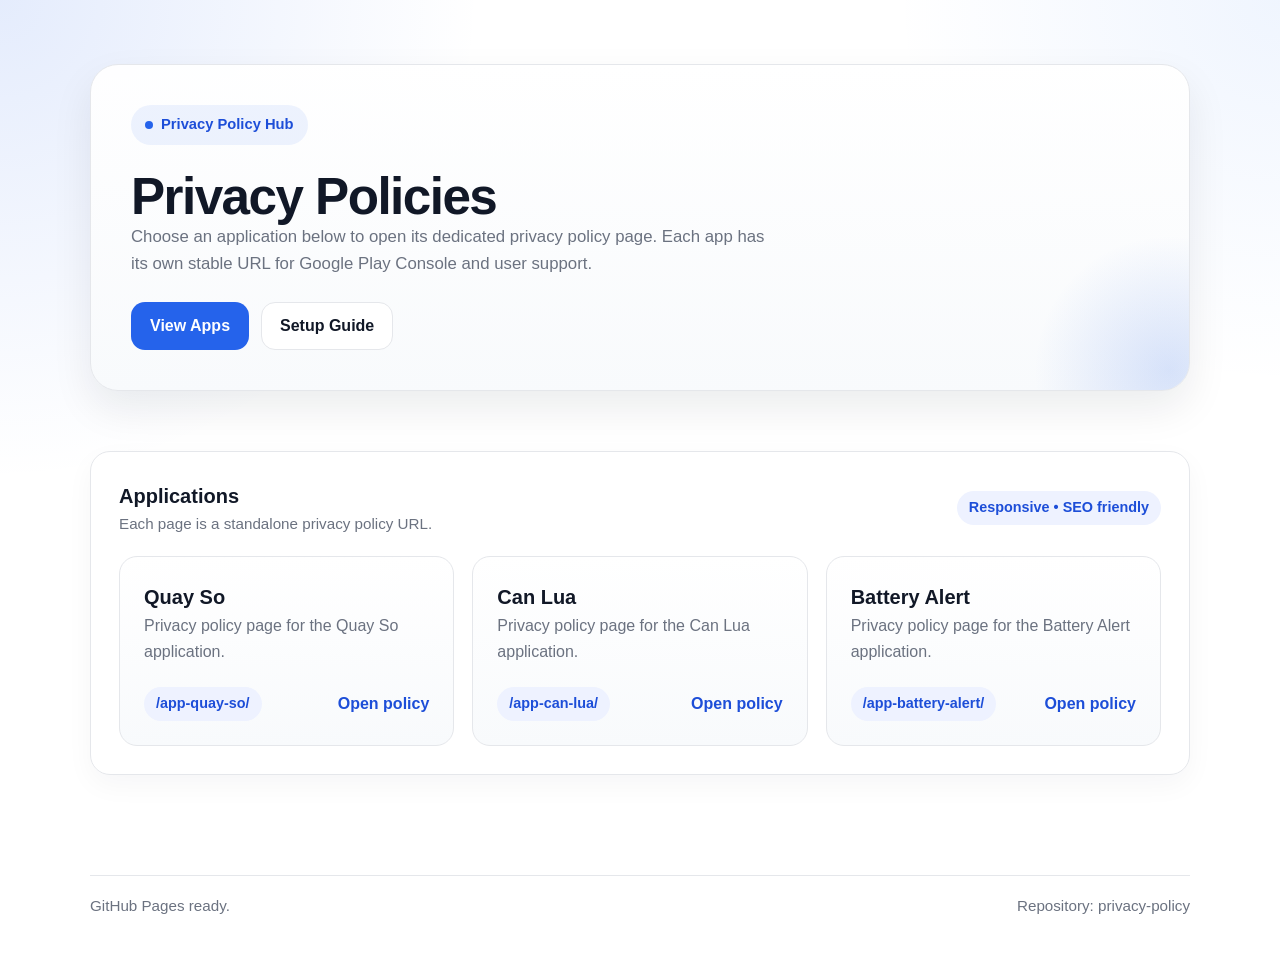
==== index.html @ 15e50e4f "Add Privacy Policy website structure and individual app pages" ====
<!DOCTYPE html>
<html lang="en">
<head>
  <meta charset="UTF-8">
  <meta name="viewport" content="width=device-width, initial-scale=1.0">
  <meta name="description" content="Privacy policy hub for multiple mobile applications hosted on GitHub Pages.">
  <meta name="robots" content="index, follow">
  <title>Privacy Policies</title>
  <link rel="stylesheet" href="assets/css/style.css">
</head>
<body>
  <header class="site-header">
    <div class="container">
      <section class="hero" aria-labelledby="home-title">
        <span class="badge"><span class="badge-dot"></span> Privacy Policy Hub</span>
        <div>
          <h1 id="home-title">Privacy Policies</h1>
          <p>Choose an application below to open its dedicated privacy policy page. Each app has its own stable URL for Google Play Console and user support.</p>
        </div>
        <div class="hero-actions">
          <a class="button button-primary" href="#apps">View Apps</a>
          <a class="button button-secondary" href="README.md">Setup Guide</a>
        </div>
      </section>
    </div>
  </header>

  <main class="main">
    <div class="container">
      <section id="apps" class="section section-card" aria-labelledby="apps-title">
        <div class="section-header">
          <div>
            <h2 id="apps-title" class="section-title">Applications</h2>
            <p class="section-note">Each page is a standalone privacy policy URL.</p>
          </div>
          <span class="pill">Responsive • SEO friendly</span>
        </div>

        <div class="app-grid">
          <article class="app-card">
            <div>
              <h2>Quay So</h2>
              <p>Privacy policy page for the Quay So application.</p>
            </div>
            <div class="app-card-footer">
              <span class="pill">/app-quay-so/</span>
              <a class="app-link" href="app-quay-so/">Open policy</a>
            </div>
          </article>

          <article class="app-card">
            <div>
              <h2>Can Lua</h2>
              <p>Privacy policy page for the Can Lua application.</p>
            </div>
            <div class="app-card-footer">
              <span class="pill">/app-can-lua/</span>
              <a class="app-link" href="app-can-lua/">Open policy</a>
            </div>
          </article>

          <article class="app-card">
            <div>
              <h2>Battery Alert</h2>
              <p>Privacy policy page for the Battery Alert application.</p>
            </div>
            <div class="app-card-footer">
              <span class="pill">/app-battery-alert/</span>
              <a class="app-link" href="app-battery-alert/">Open policy</a>
            </div>
          </article>
        </div>
      </section>
    </div>
  </main>

  <footer class="footer">
    <div class="container">
      <div class="footer-inner">
        <span>GitHub Pages ready.</span>
        <span>Repository: privacy-policy</span>
      </div>
    </div>
  </footer>
</body>
</html>
---- assets/css/style.css ----
:root {
  --primary: #2563eb;
  --primary-dark: #1d4ed8;
  --background: #ffffff;
  --surface: #f8fafc;
  --surface-strong: #eef2ff;
  --text: #111827;
  --muted: #6b7280;
  --border: #e5e7eb;
  --shadow: 0 18px 40px rgba(15, 23, 42, 0.08);
  --radius: 20px;
  --max-width: 1100px;
}

* {
  box-sizing: border-box;
}

html {
  scroll-behavior: smooth;
}

body {
  margin: 0;
  font-family: Arial, Helvetica, sans-serif;
  color: var(--text);
  background:
    radial-gradient(circle at top left, rgba(37, 99, 235, 0.12), transparent 30%),
    radial-gradient(circle at top right, rgba(59, 130, 246, 0.08), transparent 24%),
    var(--background);
  line-height: 1.6;
}

a {
  color: inherit;
  text-decoration: none;
}

img {
  max-width: 100%;
  display: block;
}

.container {
  width: min(calc(100% - 2rem), var(--max-width));
  margin: 0 auto;
}

.site-header {
  padding: 64px 0 32px;
}

.hero {
  display: grid;
  gap: 24px;
  align-items: end;
  padding: 40px;
  background: linear-gradient(180deg, rgba(255, 255, 255, 0.96), rgba(248, 250, 252, 0.98));
  border: 1px solid var(--border);
  border-radius: calc(var(--radius) + 8px);
  box-shadow: var(--shadow);
  position: relative;
  overflow: hidden;
}

.hero::after {
  content: '';
  position: absolute;
  inset: auto -120px -120px auto;
  width: 280px;
  height: 280px;
  border-radius: 50%;
  background: radial-gradient(circle, rgba(37, 99, 235, 0.16), transparent 68%);
  pointer-events: none;
}

.badge {
  display: inline-flex;
  align-items: center;
  gap: 8px;
  width: fit-content;
  padding: 8px 14px;
  border-radius: 999px;
  background: rgba(37, 99, 235, 0.08);
  color: var(--primary-dark);
  font-size: 0.92rem;
  font-weight: 700;
}

.badge-dot {
  width: 8px;
  height: 8px;
  border-radius: 50%;
  background: var(--primary);
}

.hero h1,
.page-title {
  margin: 0;
  font-size: clamp(2rem, 4vw, 3.5rem);
  line-height: 1.08;
  letter-spacing: -0.03em;
}

.hero p,
.page-subtitle,
.lead {
  margin: 0;
  color: var(--muted);
  font-size: 1.05rem;
  max-width: 68ch;
}

.hero-actions {
  display: flex;
  flex-wrap: wrap;
  gap: 12px;
}

.button {
  display: inline-flex;
  align-items: center;
  justify-content: center;
  min-height: 48px;
  padding: 0 18px;
  border-radius: 14px;
  font-weight: 700;
  border: 1px solid transparent;
  transition: transform 0.2s ease, border-color 0.2s ease, background 0.2s ease;
}

.button:hover {
  transform: translateY(-1px);
}

.button-primary {
  background: var(--primary);
  color: #fff;
}

.button-primary:hover {
  background: var(--primary-dark);
}

.button-secondary {
  background: #fff;
  border-color: var(--border);
  color: var(--text);
}

.main {
  padding: 0 0 72px;
}

.section {
  margin-top: 28px;
}

.section-card {
  padding: 28px;
  background: rgba(255, 255, 255, 0.95);
  border: 1px solid var(--border);
  border-radius: var(--radius);
  box-shadow: 0 10px 28px rgba(15, 23, 42, 0.04);
}

.section-header {
  display: flex;
  justify-content: space-between;
  gap: 16px;
  align-items: center;
  margin-bottom: 20px;
}

.section-title {
  margin: 0;
  font-size: 1.25rem;
}

.section-note {
  color: var(--muted);
  margin: 0;
  font-size: 0.95rem;
}

.app-grid {
  display: grid;
  grid-template-columns: repeat(12, minmax(0, 1fr));
  gap: 18px;
}

.app-card {
  grid-column: span 4;
  display: flex;
  flex-direction: column;
  justify-content: space-between;
  gap: 18px;
  padding: 24px;
  border-radius: 18px;
  border: 1px solid var(--border);
  background: linear-gradient(180deg, #fff, var(--surface));
  min-height: 190px;
}

.app-card h2,
.policy-block h2 {
  margin: 0;
  font-size: 1.25rem;
}

.app-card p,
.policy-block p,
.policy-block li,
.muted {
  margin: 0;
  color: var(--muted);
}

.app-card-footer {
  display: flex;
  justify-content: space-between;
  align-items: center;
  gap: 12px;
  flex-wrap: wrap;
}

.app-link {
  color: var(--primary-dark);
  font-weight: 700;
}

.pill {
  display: inline-flex;
  align-items: center;
  min-height: 34px;
  padding: 0 12px;
  border-radius: 999px;
  background: var(--surface-strong);
  color: var(--primary-dark);
  font-size: 0.9rem;
  font-weight: 700;
}

.policy-header {
  padding: 52px 0 20px;
}

.policy-hero {
  display: grid;
  gap: 16px;
  padding: 32px;
  background: linear-gradient(180deg, #ffffff, #f8fafc);
  border: 1px solid var(--border);
  border-radius: calc(var(--radius) + 4px);
  box-shadow: var(--shadow);
}

.policy-meta {
  display: flex;
  flex-wrap: wrap;
  gap: 10px;
  align-items: center;
}

.policy-layout {
  display: grid;
  gap: 18px;
}

.policy-block {
  padding: 26px 28px;
  background: rgba(255, 255, 255, 0.96);
  border: 1px solid var(--border);
  border-radius: var(--radius);
}

.policy-block h2 {
  margin-bottom: 10px;
}

.policy-block ul {
  margin: 12px 0 0;
  padding-left: 20px;
}

.policy-block li + li {
  margin-top: 8px;
}

.footer {
  padding: 28px 0 44px;
  color: var(--muted);
  font-size: 0.95rem;
}

.footer-inner {
  display: flex;
  justify-content: space-between;
  gap: 16px;
  flex-wrap: wrap;
  padding-top: 18px;
  border-top: 1px solid var(--border);
}

@media (max-width: 900px) {
  .app-card {
    grid-column: span 6;
  }
}

@media (max-width: 720px) {
  .site-header,
  .policy-header {
    padding-top: 28px;
  }

  .hero,
  .policy-hero,
  .section-card,
  .policy-block {
    padding: 20px;
  }

  .app-card {
    grid-column: span 12;
  }

  .section-header,
  .footer-inner {
    align-items: flex-start;
    flex-direction: column;
  }

  .hero-actions {
    width: 100%;
  }

  .button {
    width: 100%;
  }
}
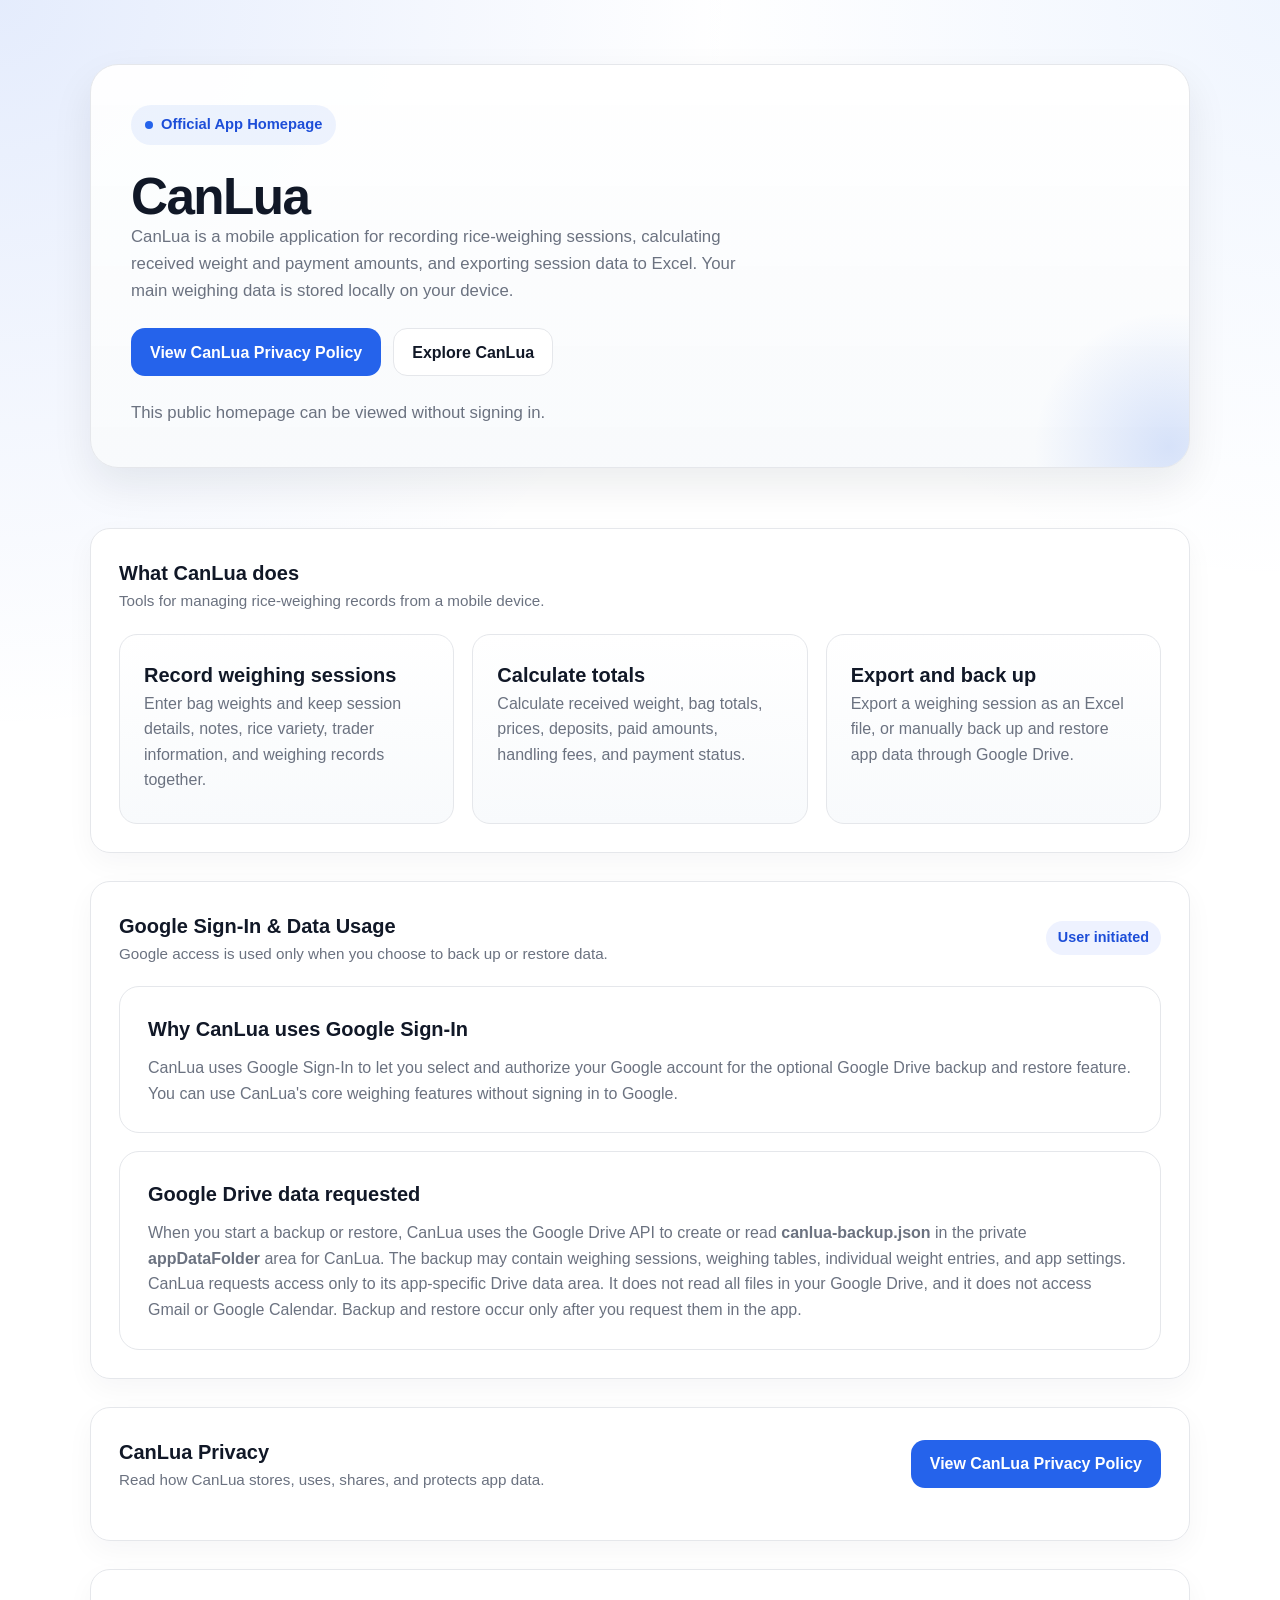
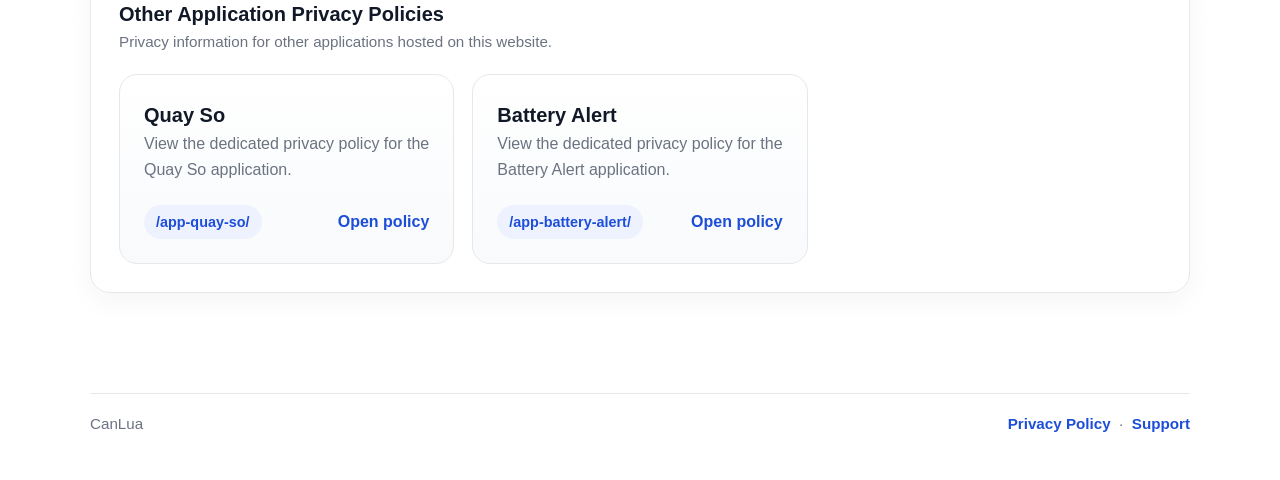
==== commit 49203da4: "Revise homepage for CanLua to enhance clarity on app functionality, Google Sign-In usage, and privac" ====
--- a/index.html
+++ b/index.html
@@ -3,44 +3,130 @@
 <head>
   <meta charset="UTF-8">
   <meta name="viewport" content="width=device-width, initial-scale=1.0">
-  <meta name="description" content="Privacy policy hub for multiple mobile applications hosted on GitHub Pages.">
+  <meta name="description" content="Official homepage of CanLua. Learn about the application, Google Sign-In data usage, and privacy policy.">
   <meta name="robots" content="index, follow">
-  <title>Privacy Policies</title>
+  <meta property="og:title" content="CanLua - Official App Homepage">
+  <meta property="og:description" content="Learn about CanLua, its Google Sign-In and Google Drive data usage, and its privacy policy.">
+  <meta property="og:type" content="website">
+  <meta property="og:url" content="https://nhthien68.github.io/privacy-policy/">
+  <title>CanLua - Official App Homepage</title>
   <link rel="stylesheet" href="assets/css/style.css">
 </head>
 <body>
   <header class="site-header">
     <div class="container">
       <section class="hero" aria-labelledby="home-title">
-        <span class="badge"><span class="badge-dot"></span> Privacy Policy Hub</span>
+        <span class="badge"><span class="badge-dot"></span> Official App Homepage</span>
         <div>
-          <h1 id="home-title">Privacy Policies</h1>
-          <p>Choose an application below to open its dedicated privacy policy page. Each app has its own stable URL for Google Play Console and user support.</p>
+          <h1 id="home-title">CanLua</h1>
+          <p>
+            CanLua is a mobile application for recording rice-weighing sessions,
+            calculating received weight and payment amounts, and exporting session
+            data to Excel. Your main weighing data is stored locally on your device.
+          </p>
         </div>
         <div class="hero-actions">
-          <a class="button button-primary" href="#apps">View Apps</a>
-          <a class="button button-secondary" href="README.md">Setup Guide</a>
+          <a class="button button-primary" href="https://nhthien68.github.io/privacy-policy/app-can-lua/">View CanLua Privacy Policy</a>
+          <a class="button button-secondary" href="#features">Explore CanLua</a>
         </div>
+        <p class="section-note">This public homepage can be viewed without signing in.</p>
       </section>
     </div>
   </header>
 
   <main class="main">
     <div class="container">
-      <section id="apps" class="section section-card" aria-labelledby="apps-title">
+      <section id="features" class="section section-card" aria-labelledby="features-title">
         <div class="section-header">
           <div>
-            <h2 id="apps-title" class="section-title">Applications</h2>
-            <p class="section-note">Each page is a standalone privacy policy URL.</p>
+            <h2 id="features-title" class="section-title">What CanLua does</h2>
+            <p class="section-note">Tools for managing rice-weighing records from a mobile device.</p>
           </div>
-          <span class="pill">Responsive • SEO friendly</span>
+        </div>
+
+        <div class="app-grid">
+          <article class="app-card">
+            <div>
+              <h2>Record weighing sessions</h2>
+              <p>Enter bag weights and keep session details, notes, rice variety, trader information, and weighing records together.</p>
+            </div>
+          </article>
+
+          <article class="app-card">
+            <div>
+              <h2>Calculate totals</h2>
+              <p>Calculate received weight, bag totals, prices, deposits, paid amounts, handling fees, and payment status.</p>
+            </div>
+          </article>
+
+          <article class="app-card">
+            <div>
+              <h2>Export and back up</h2>
+              <p>Export a weighing session as an Excel file, or manually back up and restore app data through Google Drive.</p>
+            </div>
+          </article>
+        </div>
+      </section>
+
+      <section class="section section-card" aria-labelledby="google-data-title">
+        <div class="section-header">
+          <div>
+            <h2 id="google-data-title" class="section-title">Google Sign-In &amp; Data Usage</h2>
+            <p class="section-note">Google access is used only when you choose to back up or restore data.</p>
+          </div>
+          <span class="pill">User initiated</span>
+        </div>
+
+        <div class="policy-layout">
+          <article class="policy-block">
+            <h2>Why CanLua uses Google Sign-In</h2>
+            <p>
+              CanLua uses Google Sign-In to let you select and authorize your Google
+              account for the optional Google Drive backup and restore feature. You
+              can use CanLua's core weighing features without signing in to Google.
+            </p>
+          </article>
+
+          <article class="policy-block">
+            <h2>Google Drive data requested</h2>
+            <p>
+              When you start a backup or restore, CanLua uses the Google Drive API to
+              create or read <strong>canlua-backup.json</strong> in the private
+              <strong>appDataFolder</strong> area for CanLua. The backup may contain
+              weighing sessions, weighing tables, individual weight entries, and app settings.
+            </p>
+            <p>
+              CanLua requests access only to its app-specific Drive data area. It does
+              not read all files in your Google Drive, and it does not access Gmail or
+              Google Calendar. Backup and restore occur only after you request them in the app.
+            </p>
+          </article>
+        </div>
+      </section>
+
+      <section class="section section-card" aria-labelledby="privacy-title">
+        <div class="section-header">
+          <div>
+            <h2 id="privacy-title" class="section-title">CanLua Privacy</h2>
+            <p class="section-note">Read how CanLua stores, uses, shares, and protects app data.</p>
+          </div>
+          <a class="button button-primary" href="https://nhthien68.github.io/privacy-policy/app-can-lua/">View CanLua Privacy Policy</a>
+        </div>
+      </section>
+
+      <section class="section section-card" aria-labelledby="other-apps-title">
+        <div class="section-header">
+          <div>
+            <h2 id="other-apps-title" class="section-title">Other Application Privacy Policies</h2>
+            <p class="section-note">Privacy information for other applications hosted on this website.</p>
+          </div>
         </div>
 
         <div class="app-grid">
           <article class="app-card">
             <div>
               <h2>Quay So</h2>
-              <p>Privacy policy page for the Quay So application.</p>
+              <p>View the dedicated privacy policy for the Quay So application.</p>
             </div>
             <div class="app-card-footer">
               <span class="pill">/app-quay-so/</span>
@@ -50,19 +136,8 @@
 
           <article class="app-card">
             <div>
-              <h2>Can Lua</h2>
-              <p>Privacy policy page for the Can Lua application.</p>
-            </div>
-            <div class="app-card-footer">
-              <span class="pill">/app-can-lua/</span>
-              <a class="app-link" href="app-can-lua/">Open policy</a>
-            </div>
-          </article>
-
-          <article class="app-card">
-            <div>
               <h2>Battery Alert</h2>
-              <p>Privacy policy page for the Battery Alert application.</p>
+              <p>View the dedicated privacy policy for the Battery Alert application.</p>
             </div>
             <div class="app-card-footer">
               <span class="pill">/app-battery-alert/</span>
@@ -77,8 +152,12 @@
   <footer class="footer">
     <div class="container">
       <div class="footer-inner">
-        <span>GitHub Pages ready.</span>
-        <span>Repository: privacy-policy</span>
+        <span>CanLua</span>
+        <span>
+          <a class="app-link" href="https://nhthien68.github.io/privacy-policy/app-can-lua/">Privacy Policy</a>
+          &nbsp;&middot;&nbsp;
+          <a class="app-link" href="mailto:nhthien21@gmail.com">Support</a>
+        </span>
       </div>
     </div>
   </footer>
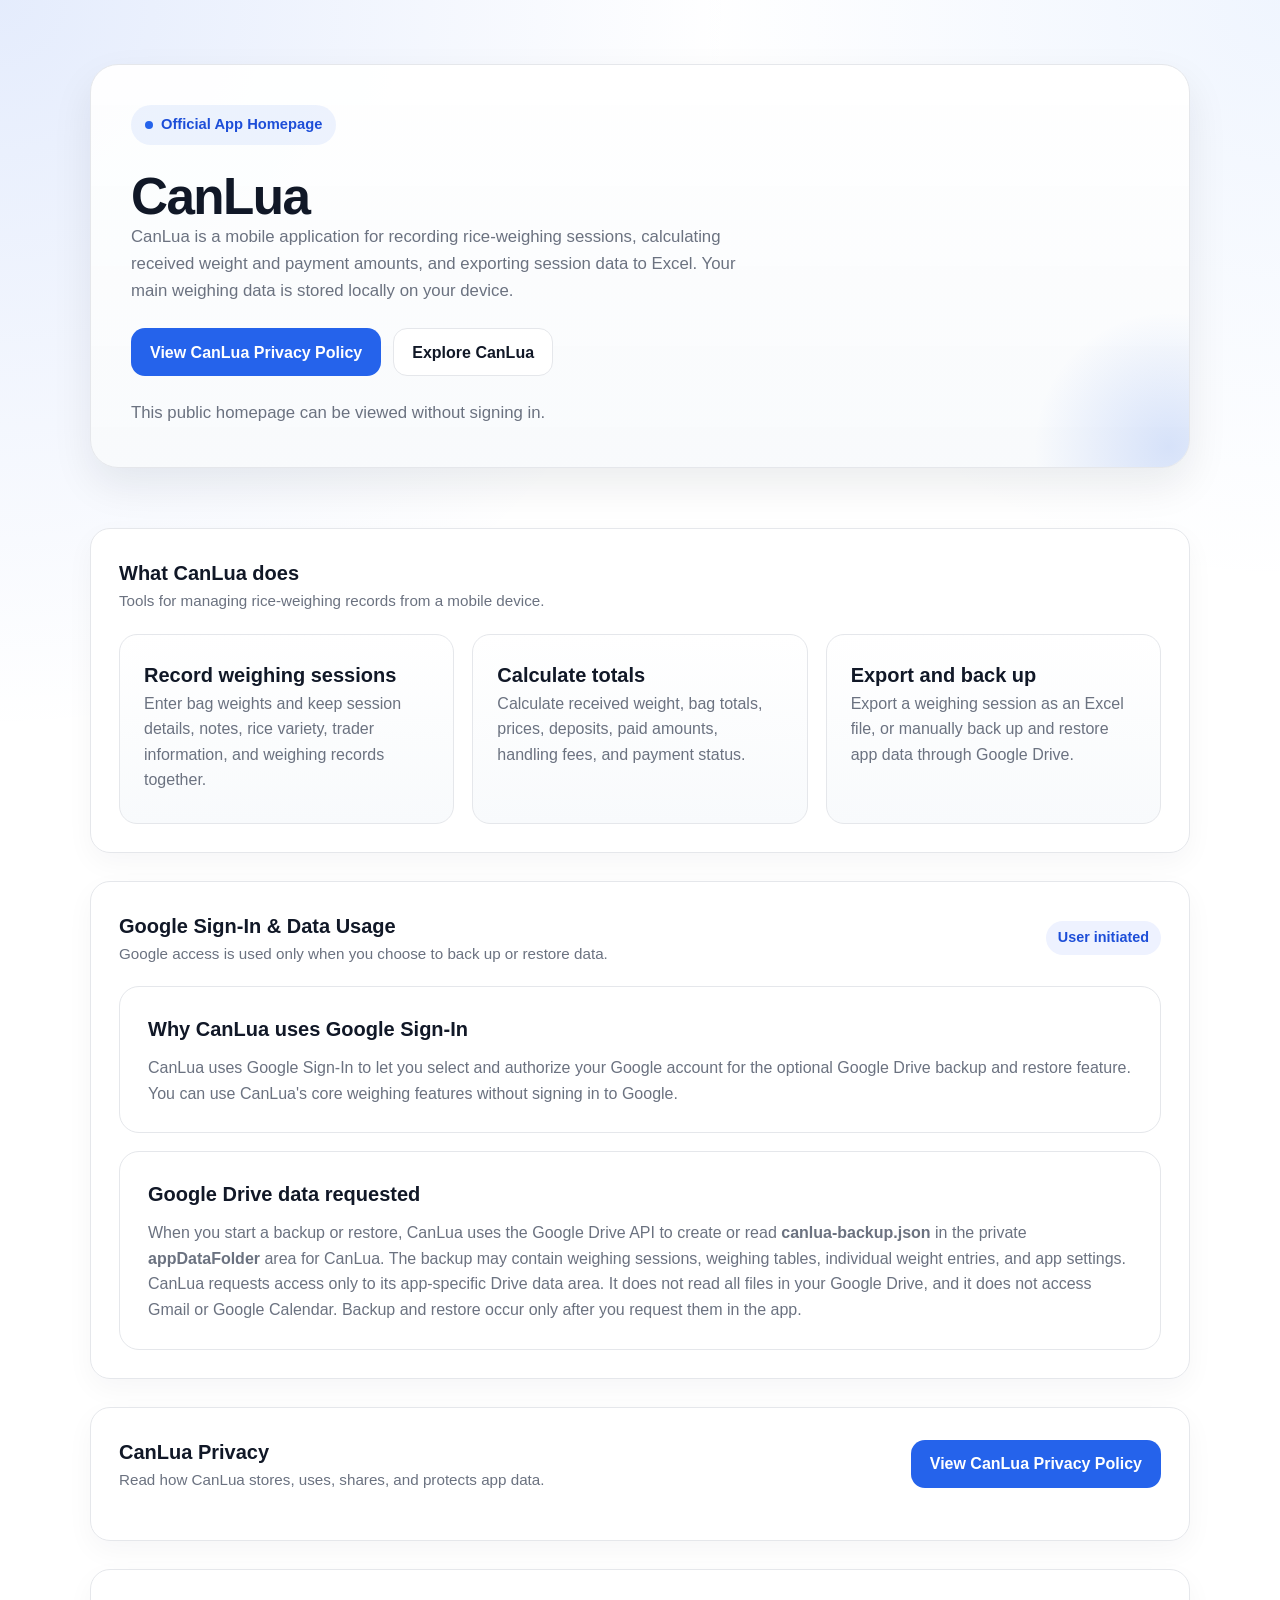
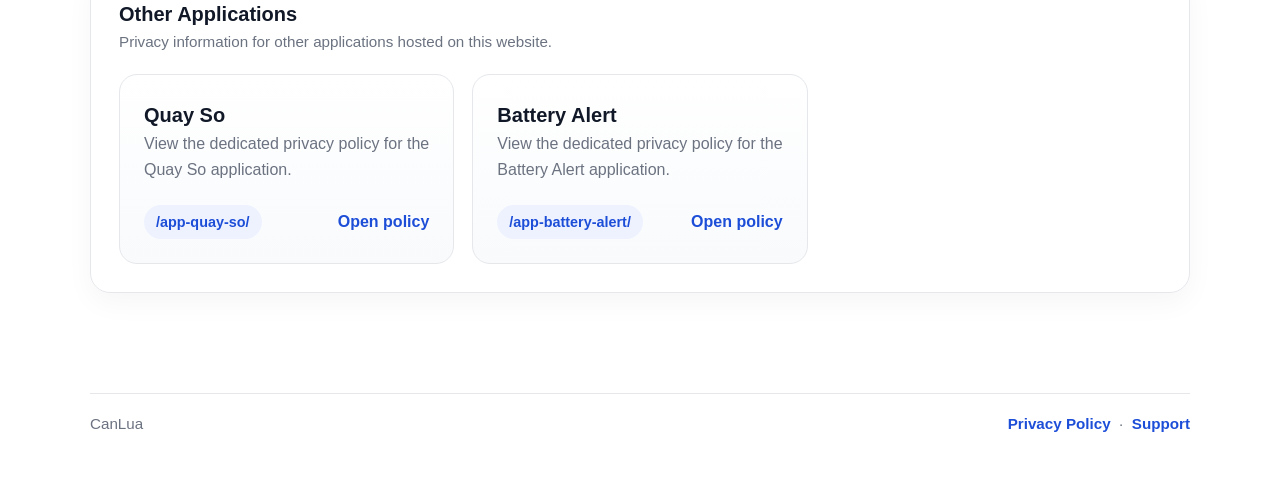
==== commit f20027f1: "Update links in privacy policy section to use relative paths and revise section title for clarity" ====
--- a/index.html
+++ b/index.html
@@ -26,7 +26,7 @@
           </p>
         </div>
         <div class="hero-actions">
-          <a class="button button-primary" href="https://nhthien68.github.io/privacy-policy/app-can-lua/">View CanLua Privacy Policy</a>
+          <a class="button button-primary" href="/privacy-policy/app-can-lua/">View CanLua Privacy Policy</a>
           <a class="button button-secondary" href="#features">Explore CanLua</a>
         </div>
         <p class="section-note">This public homepage can be viewed without signing in.</p>
@@ -110,14 +110,14 @@
             <h2 id="privacy-title" class="section-title">CanLua Privacy</h2>
             <p class="section-note">Read how CanLua stores, uses, shares, and protects app data.</p>
           </div>
-          <a class="button button-primary" href="https://nhthien68.github.io/privacy-policy/app-can-lua/">View CanLua Privacy Policy</a>
+          <a class="button button-primary" href="/privacy-policy/app-can-lua/">View CanLua Privacy Policy</a>
         </div>
       </section>
 
       <section class="section section-card" aria-labelledby="other-apps-title">
         <div class="section-header">
           <div>
-            <h2 id="other-apps-title" class="section-title">Other Application Privacy Policies</h2>
+            <h2 id="other-apps-title" class="section-title">Other Applications</h2>
             <p class="section-note">Privacy information for other applications hosted on this website.</p>
           </div>
         </div>
@@ -154,7 +154,7 @@
       <div class="footer-inner">
         <span>CanLua</span>
         <span>
-          <a class="app-link" href="https://nhthien68.github.io/privacy-policy/app-can-lua/">Privacy Policy</a>
+          <a class="app-link" href="/privacy-policy/app-can-lua/">Privacy Policy</a>
           &nbsp;&middot;&nbsp;
           <a class="app-link" href="mailto:nhthien21@gmail.com">Support</a>
         </span>
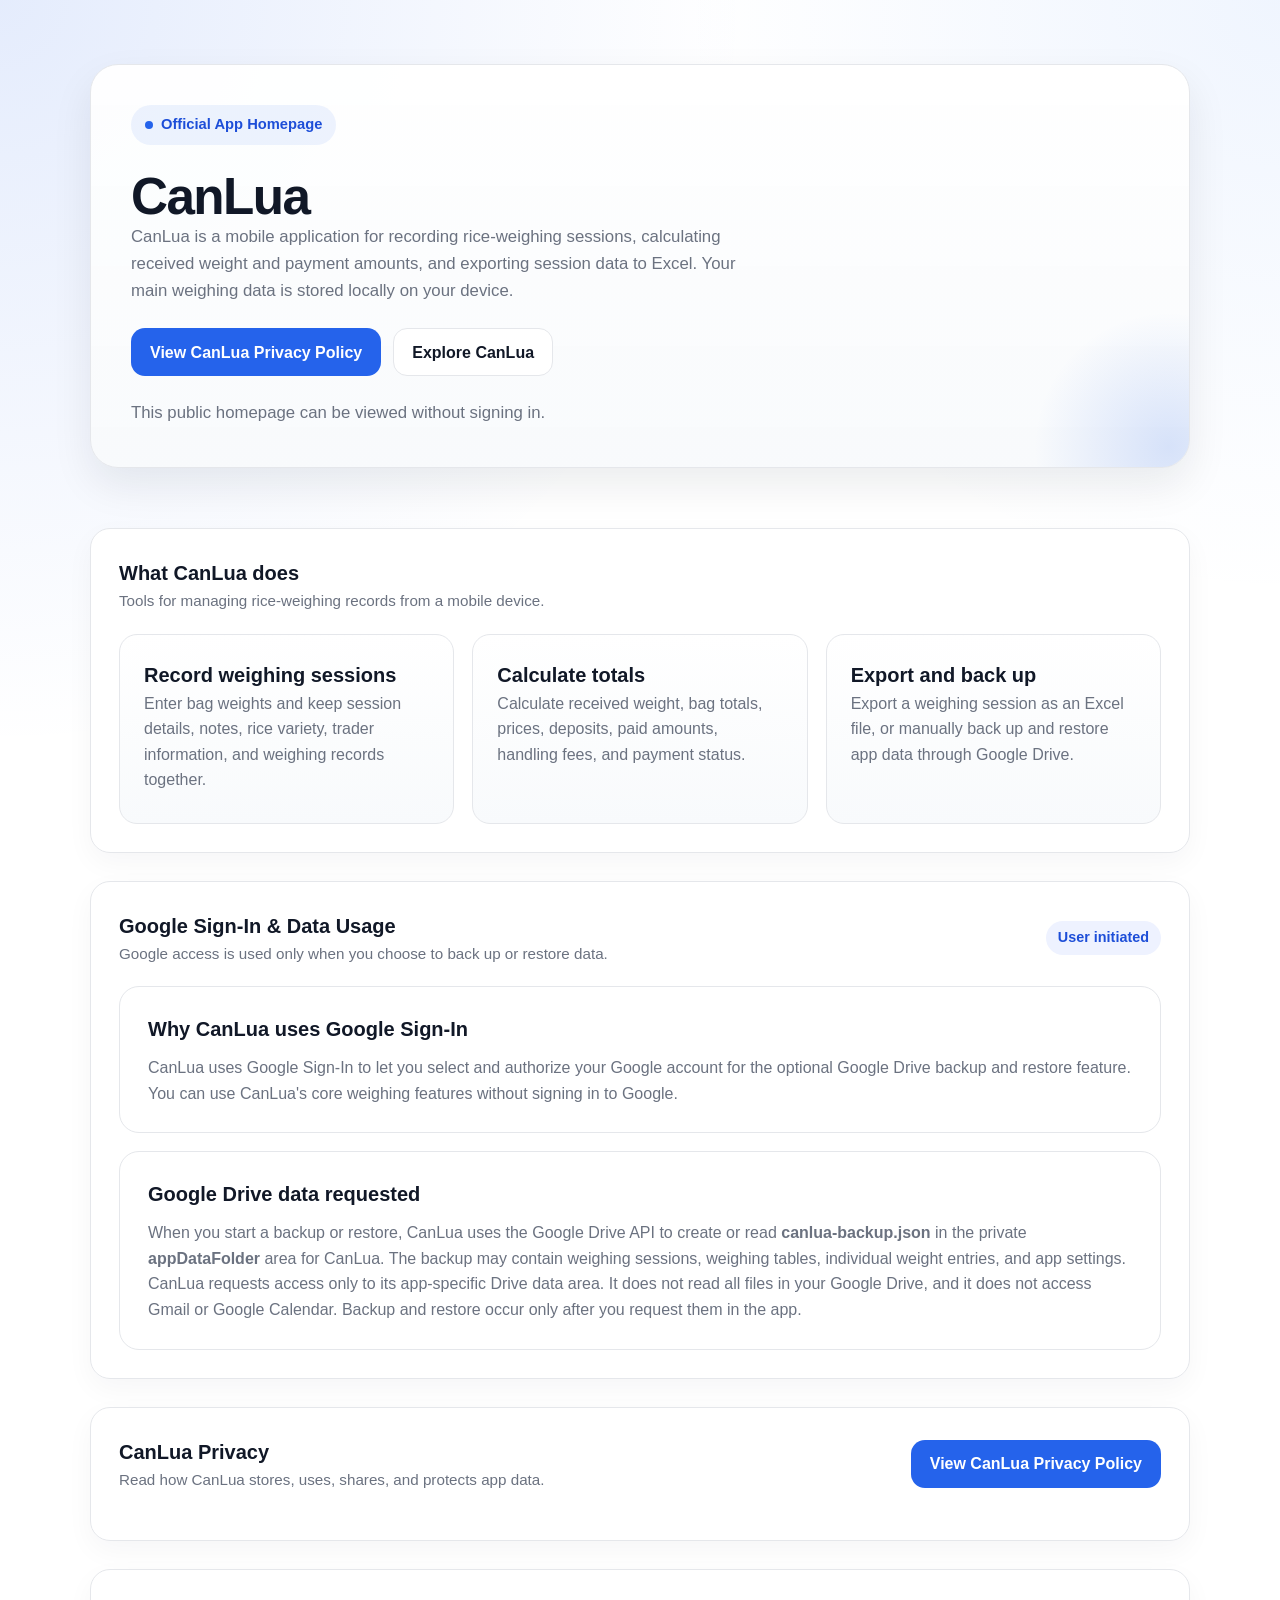
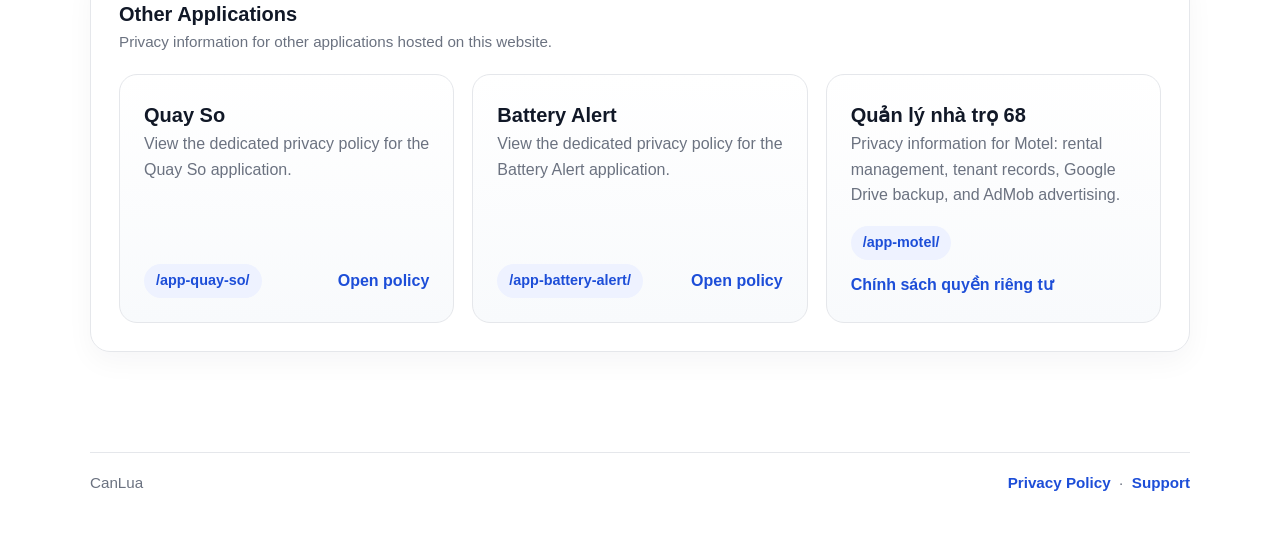
==== commit 4aa4aad5: "Add privacy policy for Quản lý nhà trọ 68 and update homepage to include new app" ====
--- a/index.html
+++ b/index.html
@@ -144,6 +144,17 @@
               <a class="app-link" href="app-battery-alert/">Open policy</a>
             </div>
           </article>
+
+          <article class="app-card">
+            <div>
+              <h2>Quản lý nhà trọ 68</h2>
+              <p>Privacy information for Motel: rental management, tenant records, Google Drive backup, and AdMob advertising.</p>
+            </div>
+            <div class="app-card-footer">
+              <span class="pill">/app-motel/</span>
+              <a class="app-link" href="app-motel/" lang="vi">Chính sách quyền riêng tư</a>
+            </div>
+          </article>
         </div>
       </section>
     </div>
